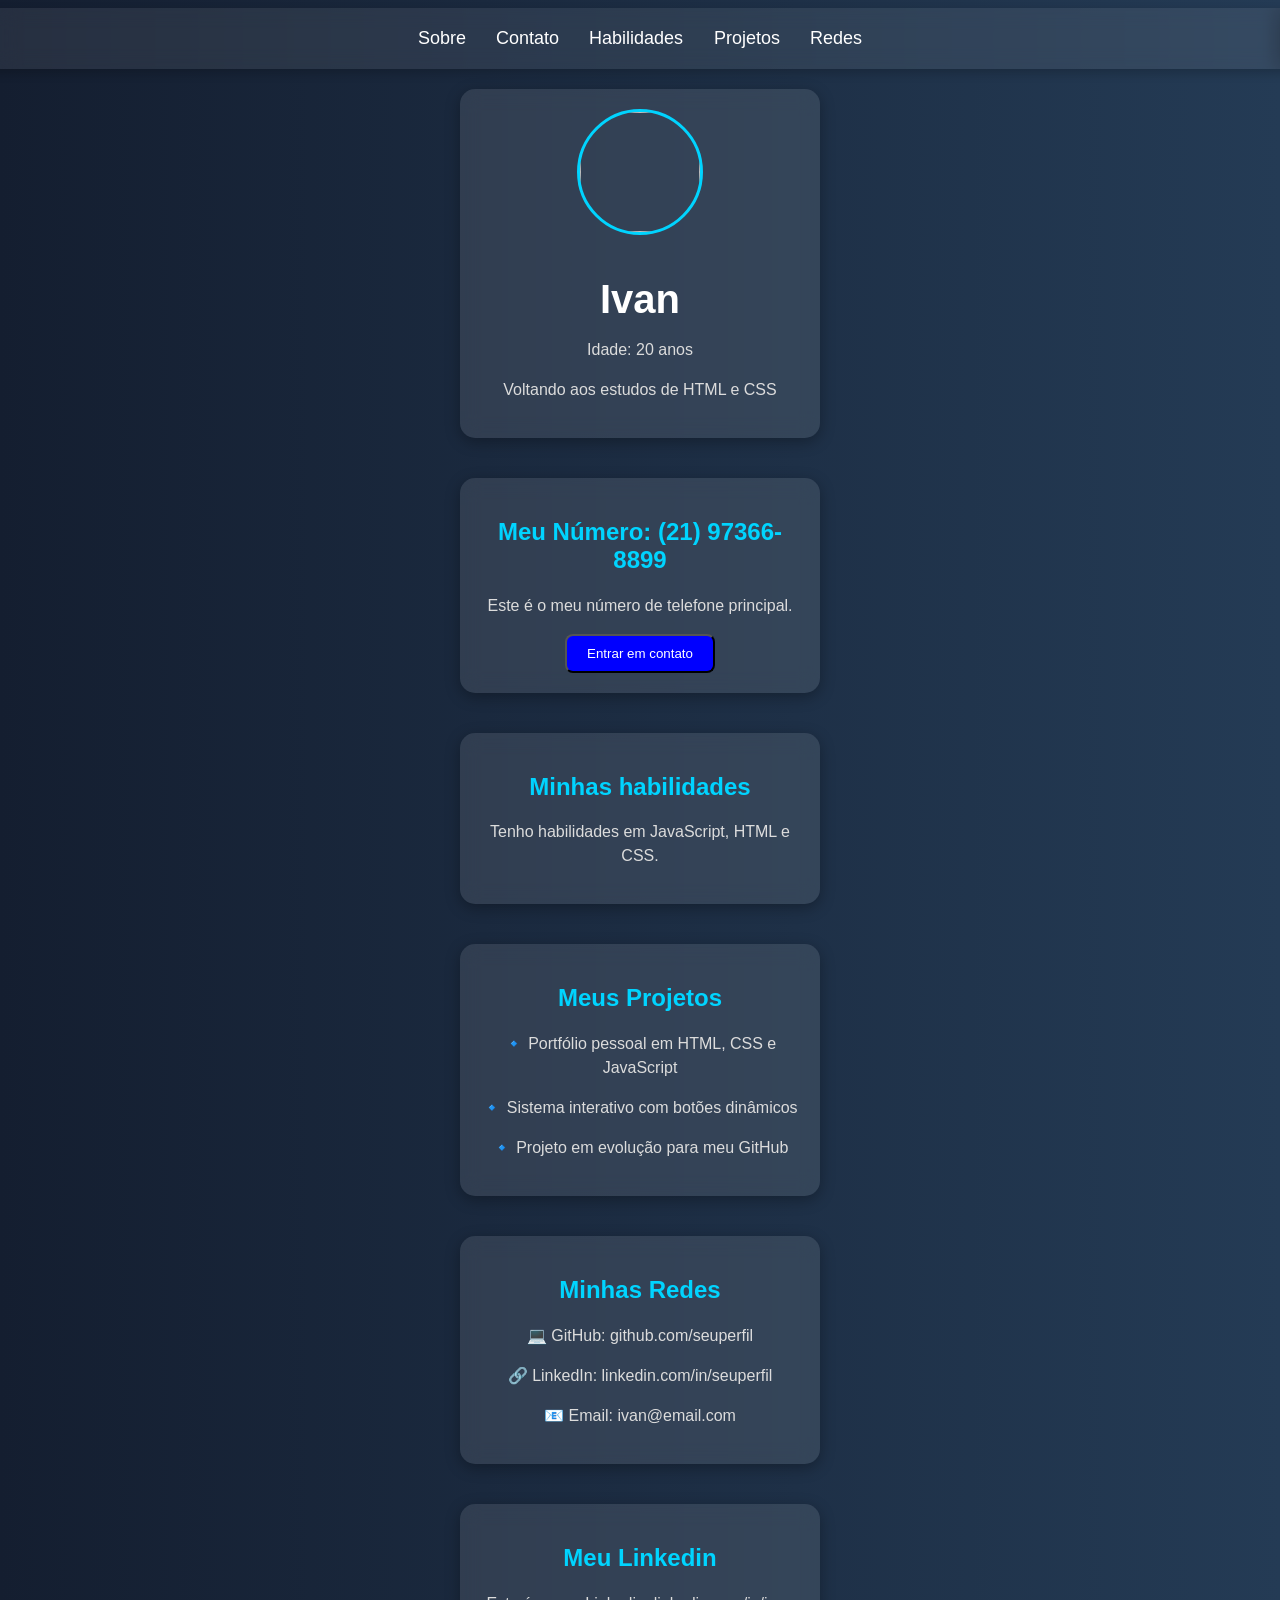
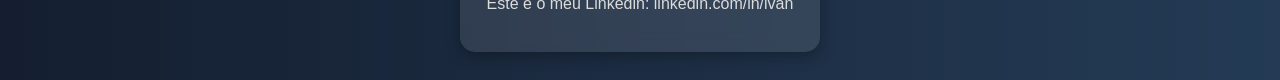
==== estudo-js/index-basico.html @ 7a58a31f "Primeiro commit" ====
<!DOCTYPE html>
<html>

<head>
    <meta charset="UTF-8">
  <title>Meu Site</title>

  <style>

  html {
      scroll-behavior: smooth;
    }

    body {
      background: linear-gradient(to right, #141e30, #243b55);

      display: flex;
      flex-direction: column;
        align-items: center;

        font-family: Arial, sans-serif;

        scroll-behavior: smooth;
    }

    .navbar {
    width: 100%;

    display: flex;

    justify-content: center;

    gap: 30px;

    padding: 20px;

    background: rgba(255,255,255,0.08);

backdrop-filter: blur(10px);

box-shadow: 0px 4px 10px rgba(0,0,0,0.2);

position: sticky;

top: 0;

z-index: 1000;
}

.navbar a {
    color: white;

    text-decoration: none;

    font-size: 18px;

    transition: 0.3s;

    display: inline-block;

    transform-origin: center;
    will-change: transform;
    backface-visibility: hidden;
}

.navbar a:hover {
    color: #00d4ff;

    transform: scale(1.08);
}

    .container {
  background: rgba(255, 255, 255, 0.1);
  backdrop-filter: blur(10px);

  padding: 20px;
  border-radius: 15px;
  margin: 20px;
  width: 320px;

  text-align: center;

  color: white;

  box-shadow: 0px 4px 15px rgba(0,0,0,0.3);

  transition: 0.4s;
}

.perfil {
    width: 120px;
    height: 120px;

    border-radius: 50%;

    object-fit: cover;

    border: 3px solid #00d4ff;

    margin-bottom: 15px;
}


    .container:hover {
    transform: translateY(-10px);

    background: rgba(255, 255, 255, 0.15);

    box-shadow: 0px 8px 25px rgba(0,0,0,0.5);
}

.container.destaque {
    transform: translateY(-10px) scale(1.05);
    background: rgba(255, 255, 255, 0.18);
    box-shadow: 0px 8px 30px rgba(0,0,0,0.6);
    border: 1px solid #00d4ff;
}

h1 {
    font-size: 40px;
    margin-bottom: 10px;
}

h2 {
    color: #00d4ff;
}

p {
    color: #dcdcdc;
    line-height: 1.5;
}

    button {
      cursor: pointer;
        padding: 10px 20px;
        background: blue;
        color: white;
        border-radius: 8px;
        transition: 0.5s;
    }

    button:hover {
        transform: scale(1.2);
        background: green;
        box-shadow: 2px 2px 8px gray;
    }

  

  </style>
</head>

<body>

  <nav class="navbar">

    <a href="#Sobre" onclick="destacarSecao('Sobre')">Sobre</a>

    <a href="#Contato-Section" onclick="destacarSecao('Contato-Section')">Contato</a>

    <a href="#Habilidades" onclick="destacarSecao('Habilidades')">Habilidades</a>

    <a href="#Projetos" onclick="destacarSecao('Projetos')">Projetos</a>

    <a href="#Redes" onclick="destacarSecao('Redes')">Redes</a>

</nav>


    <div class="container" id="Sobre">

      <img src="https://i.pravatar.cc/150?img=12" class="perfil">

      <h1>Ivan</h1>
      <p>Idade: 20 anos</p>
      <p>Voltando aos estudos de HTML e CSS</p>
    </div>

    <div class="container" id="Contato-Section"> 
        <h2>Meu Número: (21) 97366-8899</h2>
        <p>Este é o meu número de telefone principal.</p>

        <button id="contato" onclick="mostrarMensagem()">Entrar em contato</button>
    </div>

    <script src="script.js"></script>

<div class="container" id="Habilidades">
        <h2>Minhas habilidades</h2>
        <p>Tenho habilidades em JavaScript, HTML e CSS.</p>
    </div>

    <div class="container" id="Projetos">

    <h2>Meus Projetos</h2>

    <p>🔹 Portfólio pessoal em HTML, CSS e JavaScript</p>

    <p>🔹 Sistema interativo com botões dinâmicos</p>

    <p>🔹 Projeto em evolução para meu GitHub</p>

</div>


<div class="container" id="Redes">

    <h2>Minhas Redes</h2>

    <p>💻 GitHub: github.com/seuperfil</p>

    <p>🔗 LinkedIn: linkedin.com/in/seuperfil</p>

    <p>📧 Email: ivan@email.com</p>

</div>
        

    <div class="container">
        <h2>Meu Linkedin</h2>
        <p>Este é o meu Linkedin: linkedin.com/in/ivan</p>
    </div>

</body>

</html>
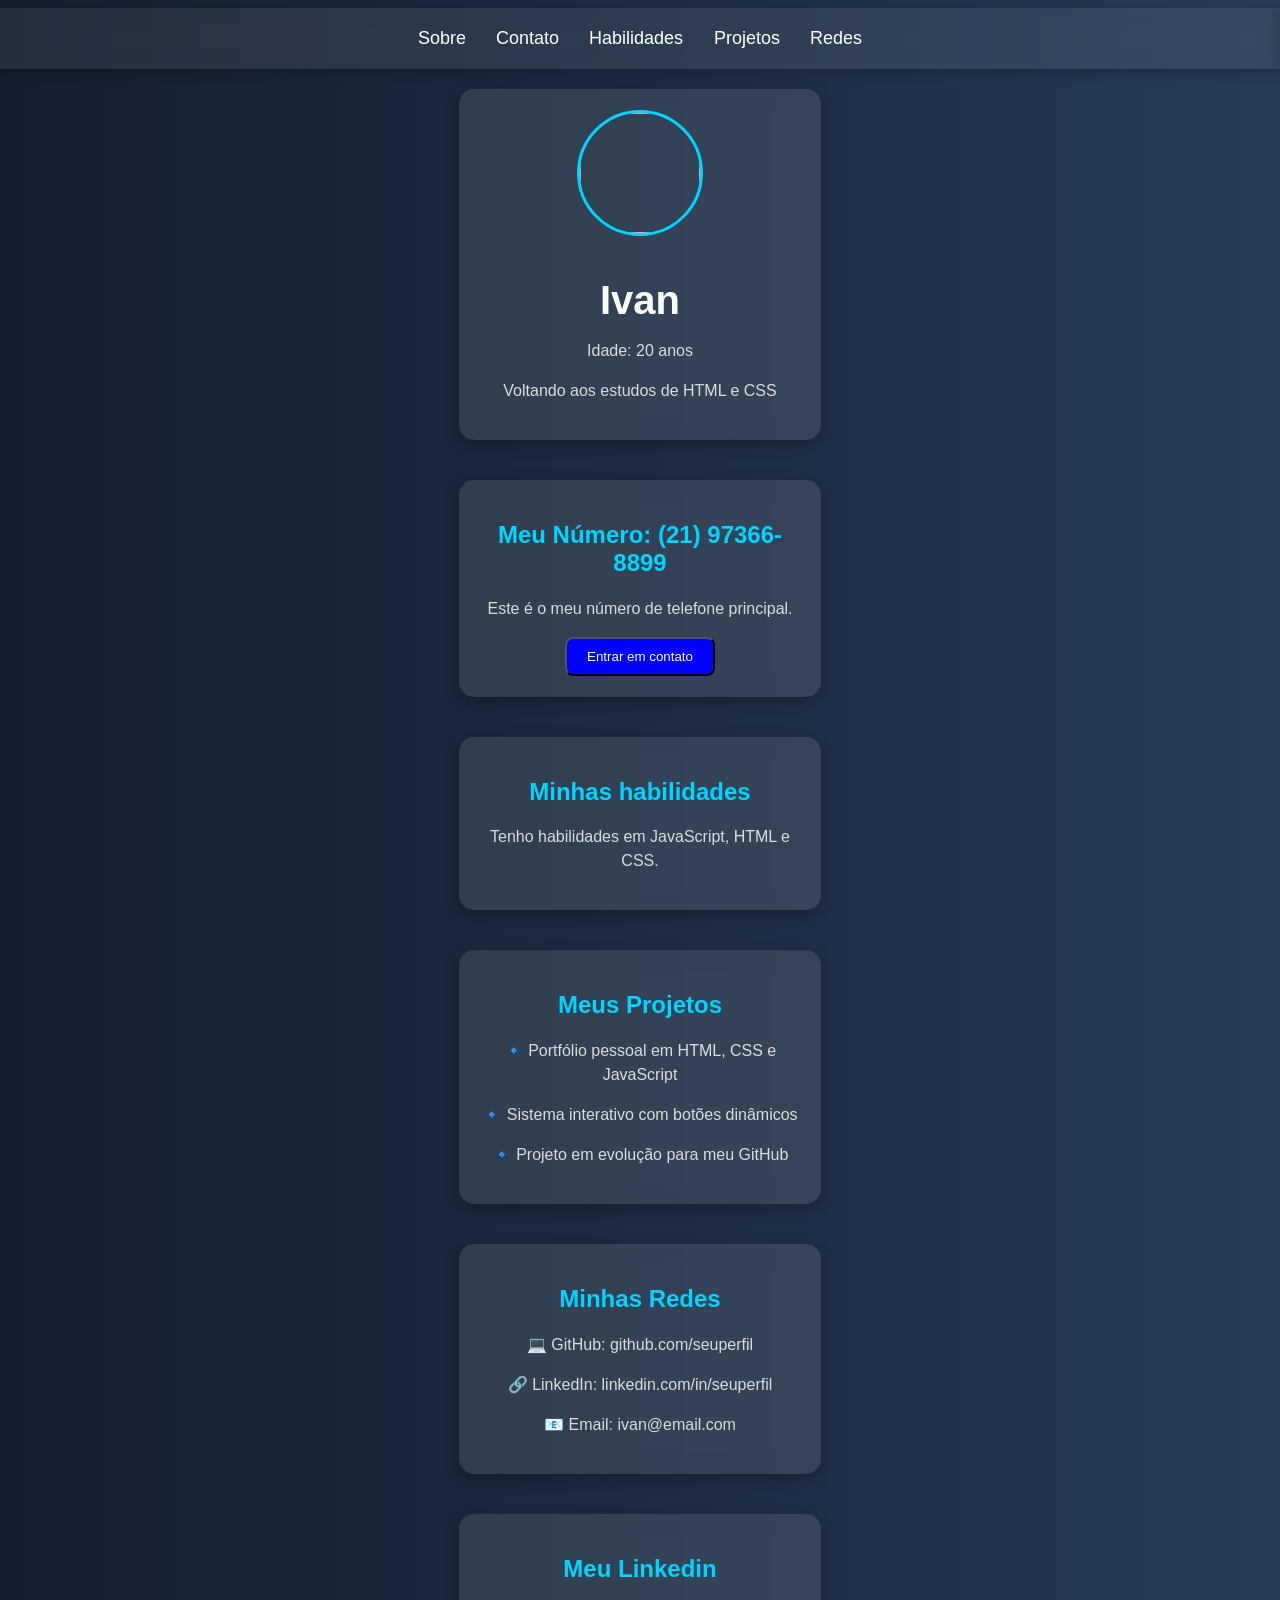
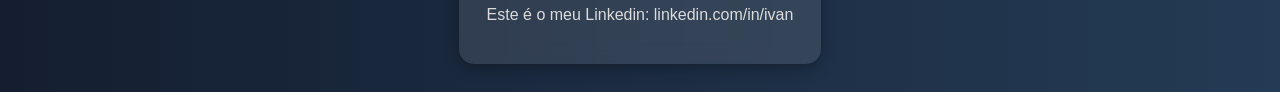
==== commit 56d25959: "melhorias no navbar e animacoes javascript" ====
--- a/estudo-js/index-basico.html
+++ b/estudo-js/index-basico.html
@@ -72,19 +72,15 @@
     .container {
   background: rgba(255, 255, 255, 0.1);
   backdrop-filter: blur(10px);
-
   padding: 20px;
   border-radius: 15px;
   margin: 20px;
   width: 320px;
-
   text-align: center;
-
   color: white;
-
   box-shadow: 0px 4px 15px rgba(0,0,0,0.3);
-
   transition: 0.4s;
+  border: 1px solid transparent;
 }
 
 .perfil {
@@ -110,10 +106,10 @@
 }
 
 .container.destaque {
-    transform: translateY(-10px) scale(1.05);
-    background: rgba(255, 255, 255, 0.18);
-    box-shadow: 0px 8px 30px rgba(0,0,0,0.6);
-    border: 1px solid #00d4ff;
+  transform: translateY(-10px) scale(1.05);
+  background: rgba(255, 255, 255, 0.18);
+  box-shadow: 0px 8px 30px rgba(0,0,0,0.6);
+  border: 1px solid #00d4ff;
 }
 
 h1 {
@@ -180,12 +176,10 @@
         <h2>Meu Número: (21) 97366-8899</h2>
         <p>Este é o meu número de telefone principal.</p>
 
-        <button id="contato" onclick="mostrarMensagem()">Entrar em contato</button>
-    </div>
-
-    <script src="script.js"></script>
-
-<div class="container" id="Habilidades">
+        <button id="contato">Entrar em contato</button>
+    </div>
+
+    <div class="container" id="Habilidades">
         <h2>Minhas habilidades</h2>
         <p>Tenho habilidades em JavaScript, HTML e CSS.</p>
     </div>
@@ -221,6 +215,8 @@
         <p>Este é o meu Linkedin: linkedin.com/in/ivan</p>
     </div>
 
+<script src="script.js"></script>
+
 </body>
 
 </html>
